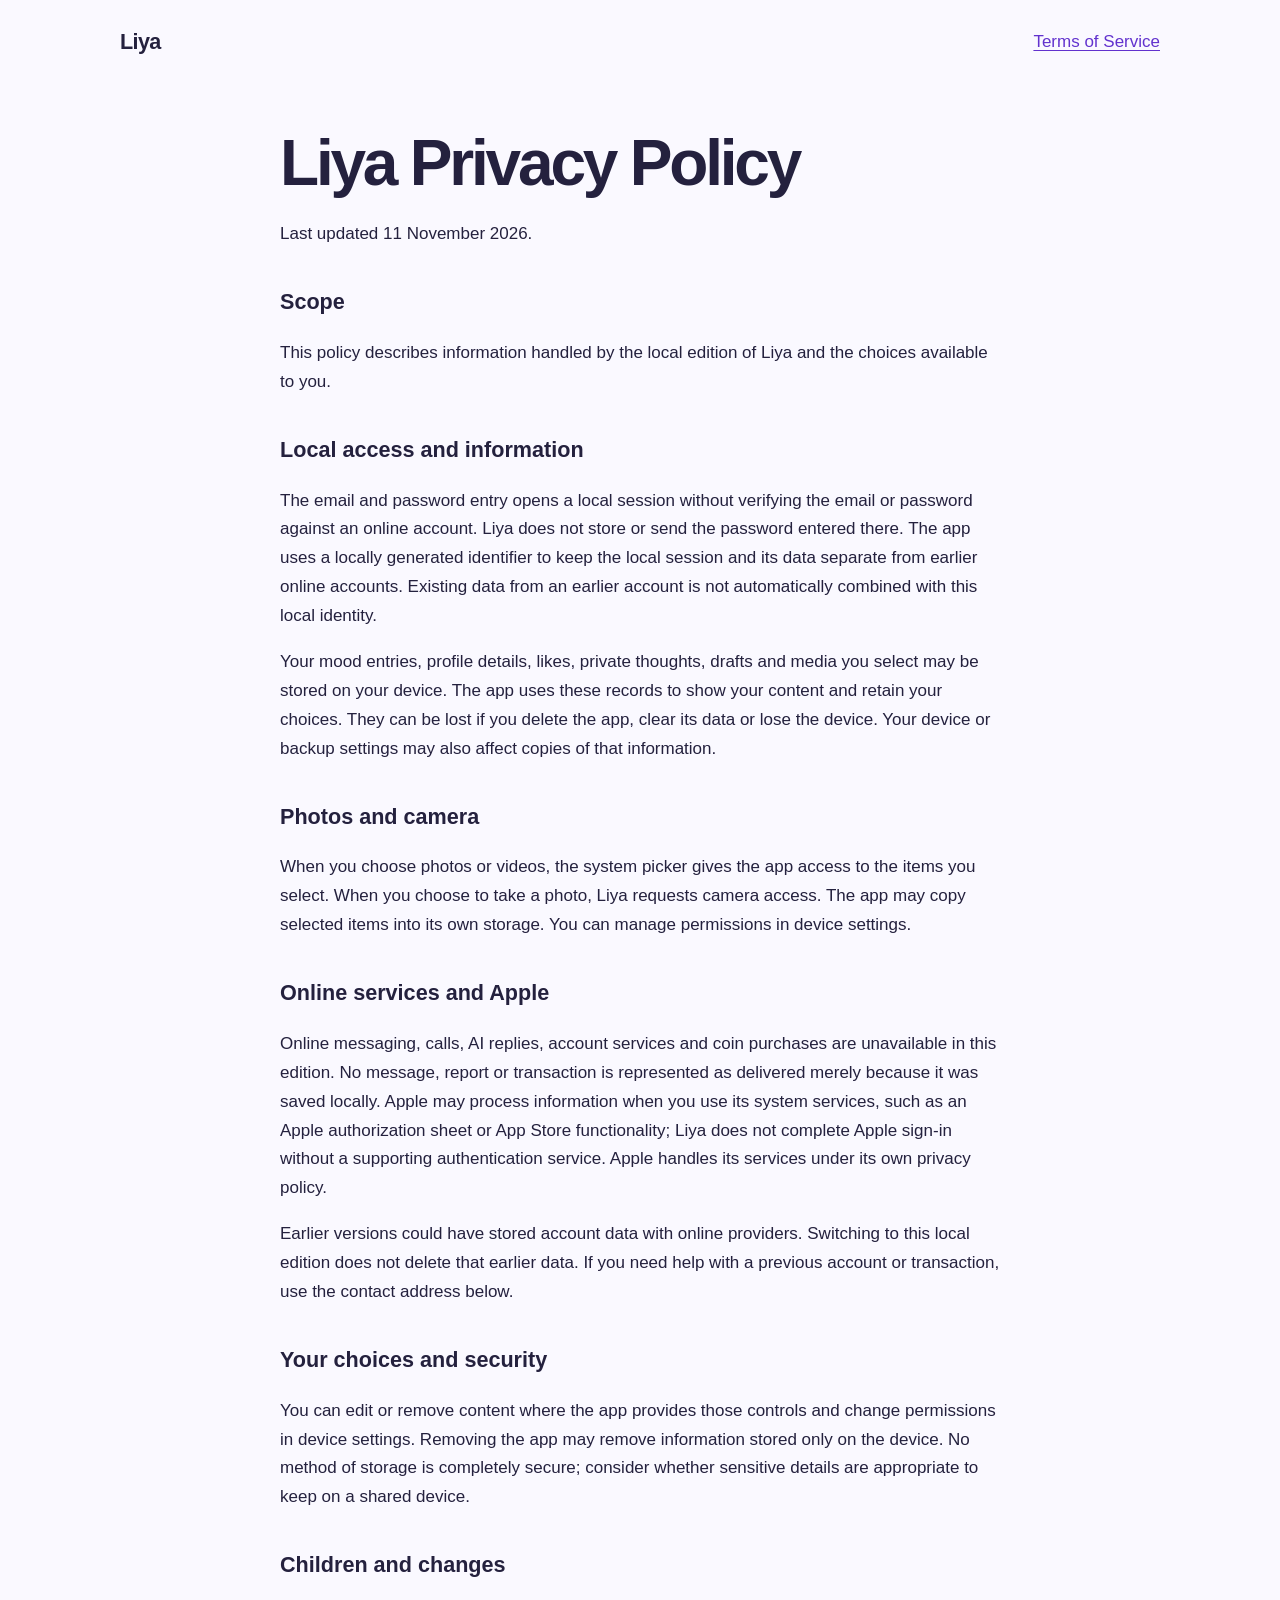
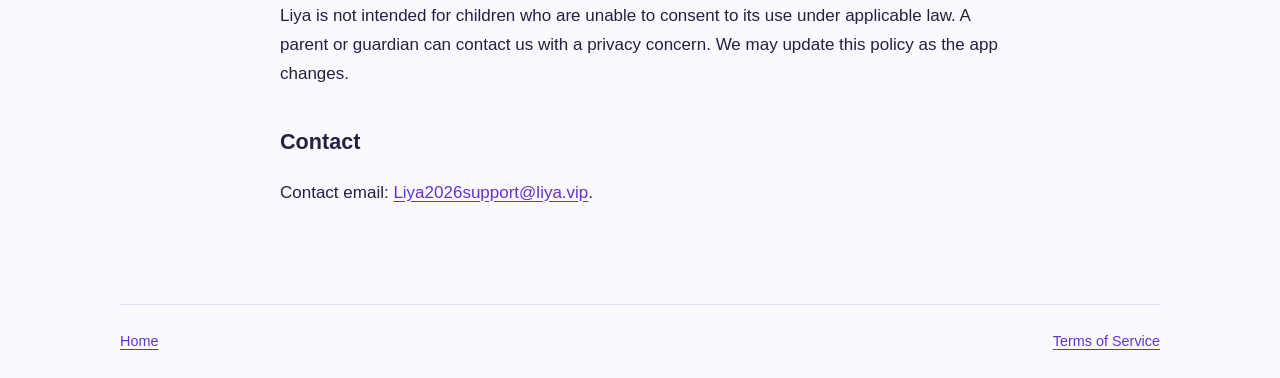
==== website/privacy/index.html @ f64de90e "new" ====
<!doctype html><html lang="en"><head><meta charset="utf-8"><meta name="viewport" content="width=device-width,initial-scale=1"><title>Privacy Policy | Liya</title><link rel="stylesheet" href="../style.css"></head><body><header class="wrap"><a class="brand" href="../">Liya</a><nav><a href="../terms/">Terms of Service</a></nav></header><main class="wrap legal"><h1>Liya Privacy Policy</h1><p>Last updated 11 November 2026.</p><h2>Scope</h2><p>This policy describes information handled by the local edition of Liya and the choices available to you.</p><h2>Local access and information</h2><p>The email and password entry opens a local session without verifying the email or password against an online account. Liya does not store or send the password entered there. The app uses a locally generated identifier to keep the local session and its data separate from earlier online accounts. Existing data from an earlier account is not automatically combined with this local identity.</p><p>Your mood entries, profile details, likes, private thoughts, drafts and media you select may be stored on your device. The app uses these records to show your content and retain your choices. They can be lost if you delete the app, clear its data or lose the device. Your device or backup settings may also affect copies of that information.</p><h2>Photos and camera</h2><p>When you choose photos or videos, the system picker gives the app access to the items you select. When you choose to take a photo, Liya requests camera access. The app may copy selected items into its own storage. You can manage permissions in device settings.</p><h2>Online services and Apple</h2><p>Online messaging, calls, AI replies, account services and coin purchases are unavailable in this edition. No message, report or transaction is represented as delivered merely because it was saved locally. Apple may process information when you use its system services, such as an Apple authorization sheet or App Store functionality; Liya does not complete Apple sign-in without a supporting authentication service. Apple handles its services under its own privacy policy.</p><p>Earlier versions could have stored account data with online providers. Switching to this local edition does not delete that earlier data. If you need help with a previous account or transaction, use the contact address below.</p><h2>Your choices and security</h2><p>You can edit or remove content where the app provides those controls and change permissions in device settings. Removing the app may remove information stored only on the device. No method of storage is completely secure; consider whether sensitive details are appropriate to keep on a shared device.</p><h2>Children and changes</h2><p>Liya is not intended for children who are unable to consent to its use under applicable law. A parent or guardian can contact us with a privacy concern. We may update this policy as the app changes.</p><h2>Contact</h2><p>Contact email: <a href="mailto:Liya2026support@liya.vip">Liya2026support@liya.vip</a>.</p></main><footer class="wrap"><a href="../">Home</a><a href="../terms/">Terms of Service</a></footer></body></html>
---- website/style.css ----
:root { color-scheme: light; --ink: #24213e; --violet: #713cff; --paper: #faf9ff; }
* { box-sizing: border-box; }
body { margin: 0; color: var(--ink); background: var(--paper); font: 17px/1.7 -apple-system, BlinkMacSystemFont, "Segoe UI", sans-serif; }
a { color: #6232ce; text-underline-offset: .2em; }
a:focus-visible { outline: 3px solid #713cff; outline-offset: 4px; }
.wrap { width: min(100% - 40px, 1040px); margin: auto; }
header, footer { display: flex; flex-wrap: wrap; gap: 1rem 2rem; align-items: center; justify-content: space-between; padding-block: 24px; }
.brand { font-weight: 750; letter-spacing: -.03em; text-decoration: none; color: var(--ink); font-size: 1.35rem; }
nav { display: flex; gap: 1.2rem; flex-wrap: wrap; }
.hero { display: grid; grid-template-columns: minmax(0, 1fr) minmax(180px, .55fr); align-items: center; gap: 36px; padding-block: clamp(48px, 10vw, 120px); }
h1 { font-size: clamp(2.8rem, 7vw, 5.6rem); line-height: 1.04; letter-spacing: -.05em; margin: 0 0 24px; }
.hero p { max-width: 34rem; font-size: 1.15rem; }
.hero img { width: min(100%, 300px); border-radius: 25%; justify-self: center; }
.features { border-top: 1px solid #e3dcf7; padding-block: 48px 72px; max-width: 720px; }
.legal { max-width: 720px; padding-block: 45px 80px; }
.legal h1 { font-size: clamp(2.4rem, 6vw, 4rem); }
.legal h2 { font-size: 1.35rem; margin-top: 2.2rem; }
footer { border-top: 1px solid #e3dcf7; font-size: .9rem; }
@media (max-width: 600px) { .hero { grid-template-columns: 1fr; padding-block: 48px 60px; } .hero img { grid-row: 1; width: 138px; justify-self: start; } }
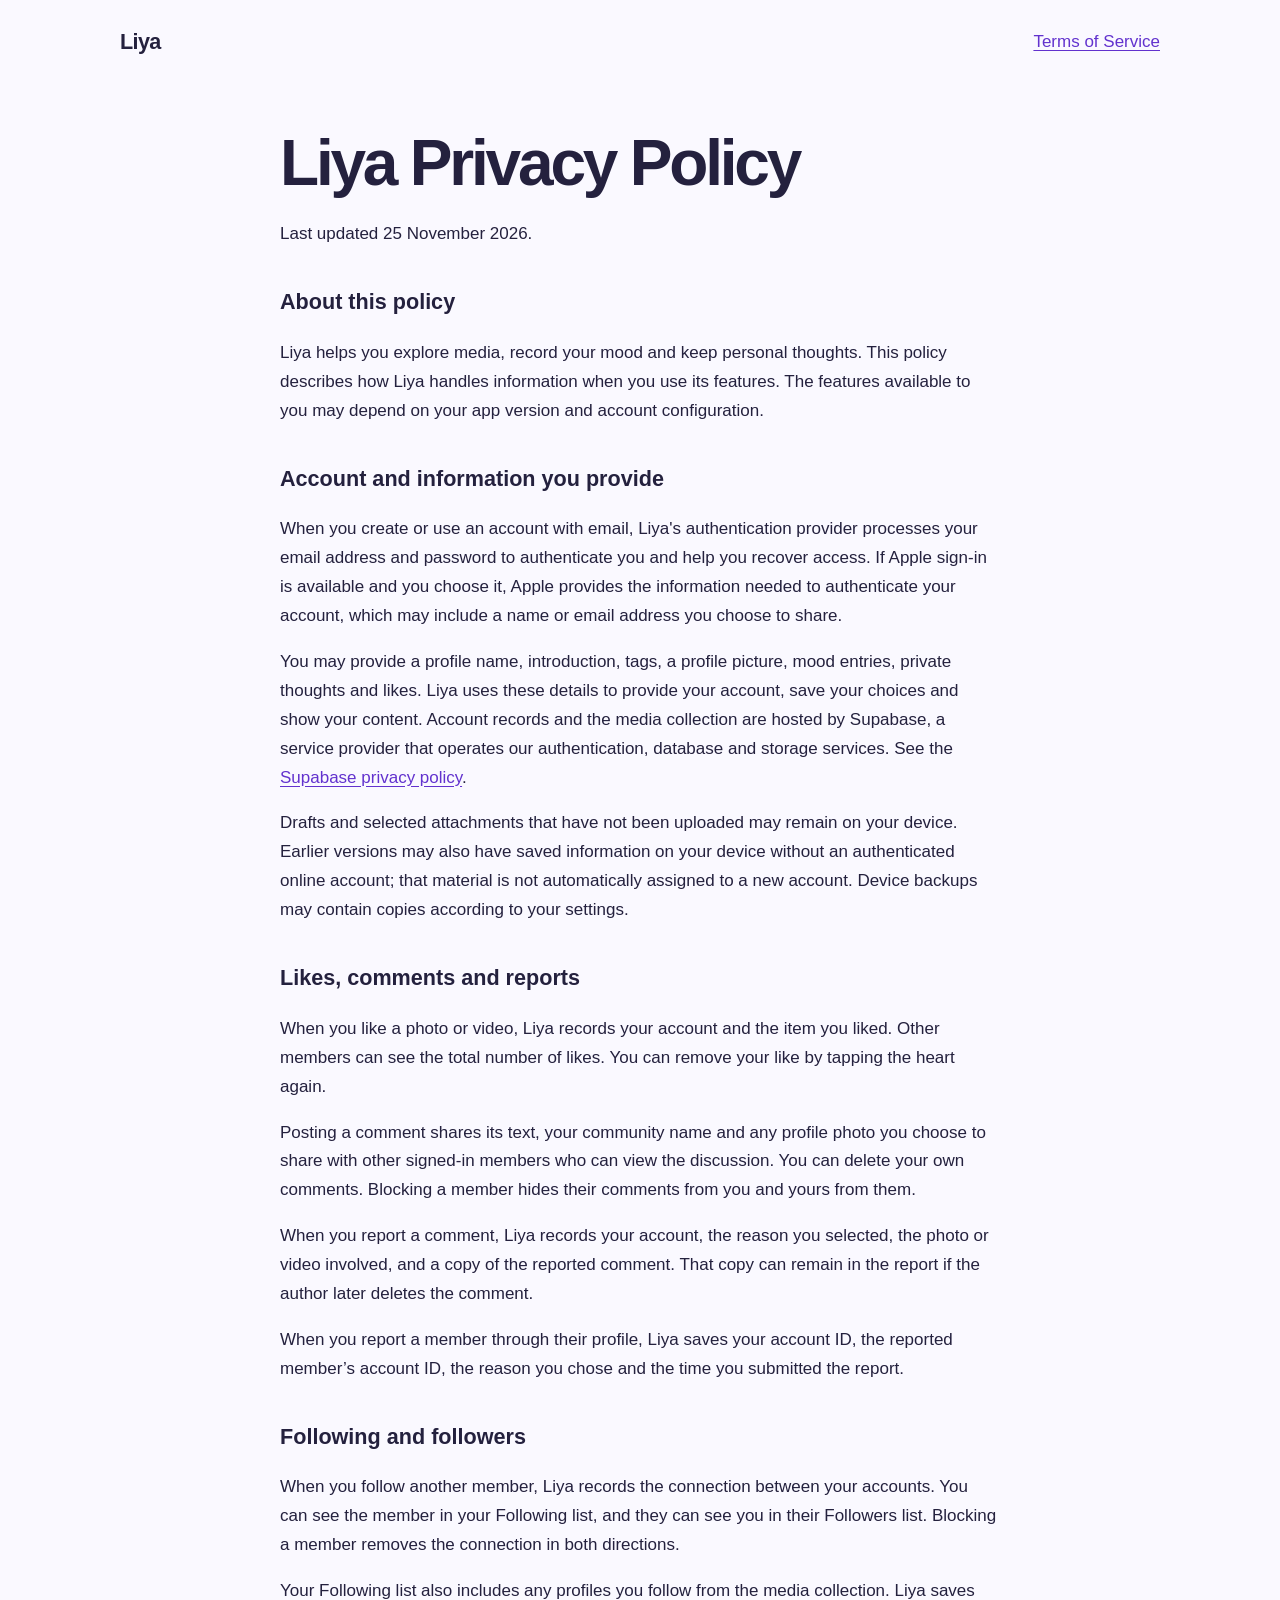
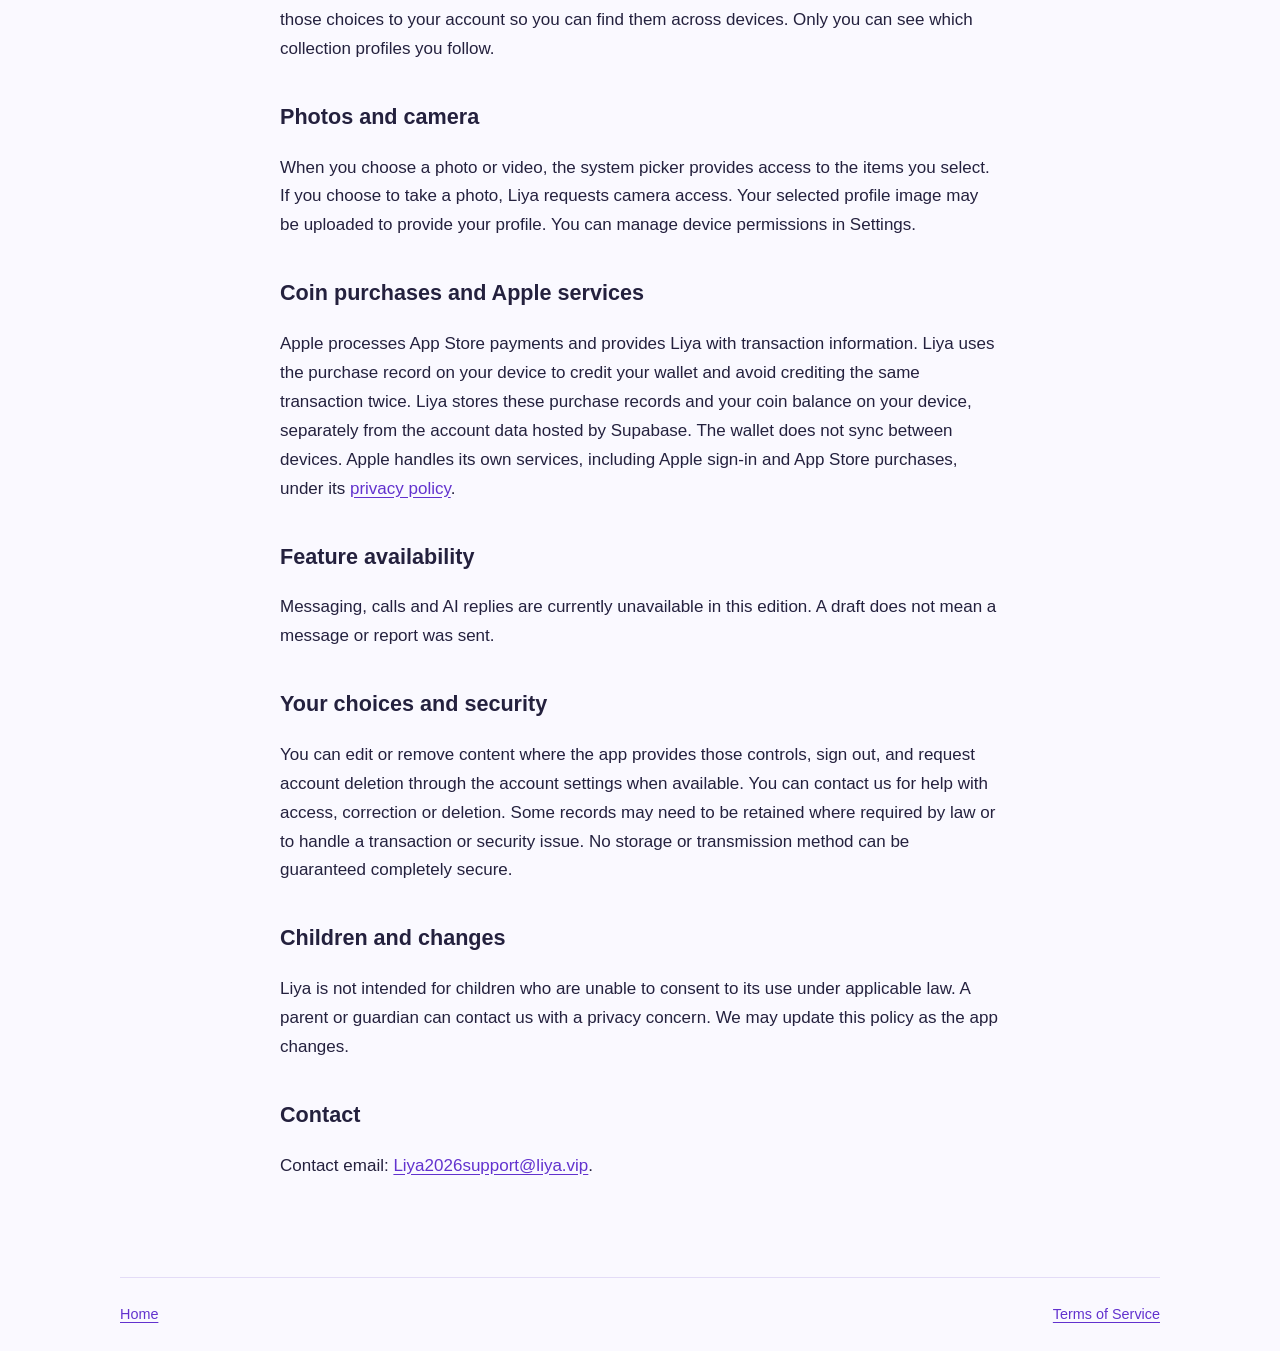
==== commit 1681c386: "new" ====
--- a/website/privacy/index.html
+++ b/website/privacy/index.html
@@ -1 +1 @@
-<!doctype html><html lang="en"><head><meta charset="utf-8"><meta name="viewport" content="width=device-width,initial-scale=1"><title>Privacy Policy | Liya</title><link rel="stylesheet" href="../style.css"></head><body><header class="wrap"><a class="brand" href="../">Liya</a><nav><a href="../terms/">Terms of Service</a></nav></header><main class="wrap legal"><h1>Liya Privacy Policy</h1><p>Last updated 11 November 2026.</p><h2>Scope</h2><p>This policy describes information handled by the local edition of Liya and the choices available to you.</p><h2>Local access and information</h2><p>The email and password entry opens a local session without verifying the email or password against an online account. Liya does not store or send the password entered there. The app uses a locally generated identifier to keep the local session and its data separate from earlier online accounts. Existing data from an earlier account is not automatically combined with this local identity.</p><p>Your mood entries, profile details, likes, private thoughts, drafts and media you select may be stored on your device. The app uses these records to show your content and retain your choices. They can be lost if you delete the app, clear its data or lose the device. Your device or backup settings may also affect copies of that information.</p><h2>Photos and camera</h2><p>When you choose photos or videos, the system picker gives the app access to the items you select. When you choose to take a photo, Liya requests camera access. The app may copy selected items into its own storage. You can manage permissions in device settings.</p><h2>Online services and Apple</h2><p>Online messaging, calls, AI replies, account services and coin purchases are unavailable in this edition. No message, report or transaction is represented as delivered merely because it was saved locally. Apple may process information when you use its system services, such as an Apple authorization sheet or App Store functionality; Liya does not complete Apple sign-in without a supporting authentication service. Apple handles its services under its own privacy policy.</p><p>Earlier versions could have stored account data with online providers. Switching to this local edition does not delete that earlier data. If you need help with a previous account or transaction, use the contact address below.</p><h2>Your choices and security</h2><p>You can edit or remove content where the app provides those controls and change permissions in device settings. Removing the app may remove information stored only on the device. No method of storage is completely secure; consider whether sensitive details are appropriate to keep on a shared device.</p><h2>Children and changes</h2><p>Liya is not intended for children who are unable to consent to its use under applicable law. A parent or guardian can contact us with a privacy concern. We may update this policy as the app changes.</p><h2>Contact</h2><p>Contact email: <a href="mailto:Liya2026support@liya.vip">Liya2026support@liya.vip</a>.</p></main><footer class="wrap"><a href="../">Home</a><a href="../terms/">Terms of Service</a></footer></body></html>
+<!doctype html><html lang="en"><head><meta charset="utf-8"><meta name="viewport" content="width=device-width,initial-scale=1"><title>Privacy Policy | Liya</title><link rel="stylesheet" href="../style.css"></head><body><header class="wrap"><a class="brand" href="../">Liya</a><nav><a href="../terms/">Terms of Service</a></nav></header><main class="wrap legal"><h1>Liya Privacy Policy</h1><p>Last updated 25 November 2026.</p><h2>About this policy</h2><p>Liya helps you explore media, record your mood and keep personal thoughts. This policy describes how Liya handles information when you use its features. The features available to you may depend on your app version and account configuration.</p><h2>Account and information you provide</h2><p>When you create or use an account with email, Liya&#x27;s authentication provider processes your email address and password to authenticate you and help you recover access. If Apple sign-in is available and you choose it, Apple provides the information needed to authenticate your account, which may include a name or email address you choose to share.</p><p>You may provide a profile name, introduction, tags, a profile picture, mood entries, private thoughts and likes. Liya uses these details to provide your account, save your choices and show your content. Account records and the media collection are hosted by Supabase, a service provider that operates our authentication, database and storage services. See the <a href="https://supabase.com/privacy">Supabase privacy policy</a>.</p><p>Drafts and selected attachments that have not been uploaded may remain on your device. Earlier versions may also have saved information on your device without an authenticated online account; that material is not automatically assigned to a new account. Device backups may contain copies according to your settings.</p><h2>Likes, comments and reports</h2><p>When you like a photo or video, Liya records your account and the item you liked. Other members can see the total number of likes. You can remove your like by tapping the heart again.</p><p>Posting a comment shares its text, your community name and any profile photo you choose to share with other signed-in members who can view the discussion. You can delete your own comments. Blocking a member hides their comments from you and yours from them.</p><p>When you report a comment, Liya records your account, the reason you selected, the photo or video involved, and a copy of the reported comment. That copy can remain in the report if the author later deletes the comment.</p><p>When you report a member through their profile, Liya saves your account ID, the reported member’s account ID, the reason you chose and the time you submitted the report.</p><h2>Following and followers</h2><p>When you follow another member, Liya records the connection between your accounts. You can see the member in your Following list, and they can see you in their Followers list. Blocking a member removes the connection in both directions.</p><p>Your Following list also includes any profiles you follow from the media collection. Liya saves those choices to your account so you can find them across devices. Only you can see which collection profiles you follow.</p><h2>Photos and camera</h2><p>When you choose a photo or video, the system picker provides access to the items you select. If you choose to take a photo, Liya requests camera access. Your selected profile image may be uploaded to provide your profile. You can manage device permissions in Settings.</p><h2>Coin purchases and Apple services</h2><p>Apple processes App Store payments and provides Liya with transaction information. Liya uses the purchase record on your device to credit your wallet and avoid crediting the same transaction twice. Liya stores these purchase records and your coin balance on your device, separately from the account data hosted by Supabase. The wallet does not sync between devices. Apple handles its own services, including Apple sign-in and App Store purchases, under its <a href="https://www.apple.com/legal/privacy/">privacy policy</a>.</p><h2>Feature availability</h2><p>Messaging, calls and AI replies are currently unavailable in this edition. A draft does not mean a message or report was sent.</p><h2>Your choices and security</h2><p>You can edit or remove content where the app provides those controls, sign out, and request account deletion through the account settings when available. You can contact us for help with access, correction or deletion. Some records may need to be retained where required by law or to handle a transaction or security issue. No storage or transmission method can be guaranteed completely secure.</p><h2>Children and changes</h2><p>Liya is not intended for children who are unable to consent to its use under applicable law. A parent or guardian can contact us with a privacy concern. We may update this policy as the app changes.</p><h2>Contact</h2><p>Contact email: <a href="mailto:Liya2026support@liya.vip">Liya2026support@liya.vip</a>.</p></main><footer class="wrap"><a href="../">Home</a><a href="../terms/">Terms of Service</a></footer></body></html>
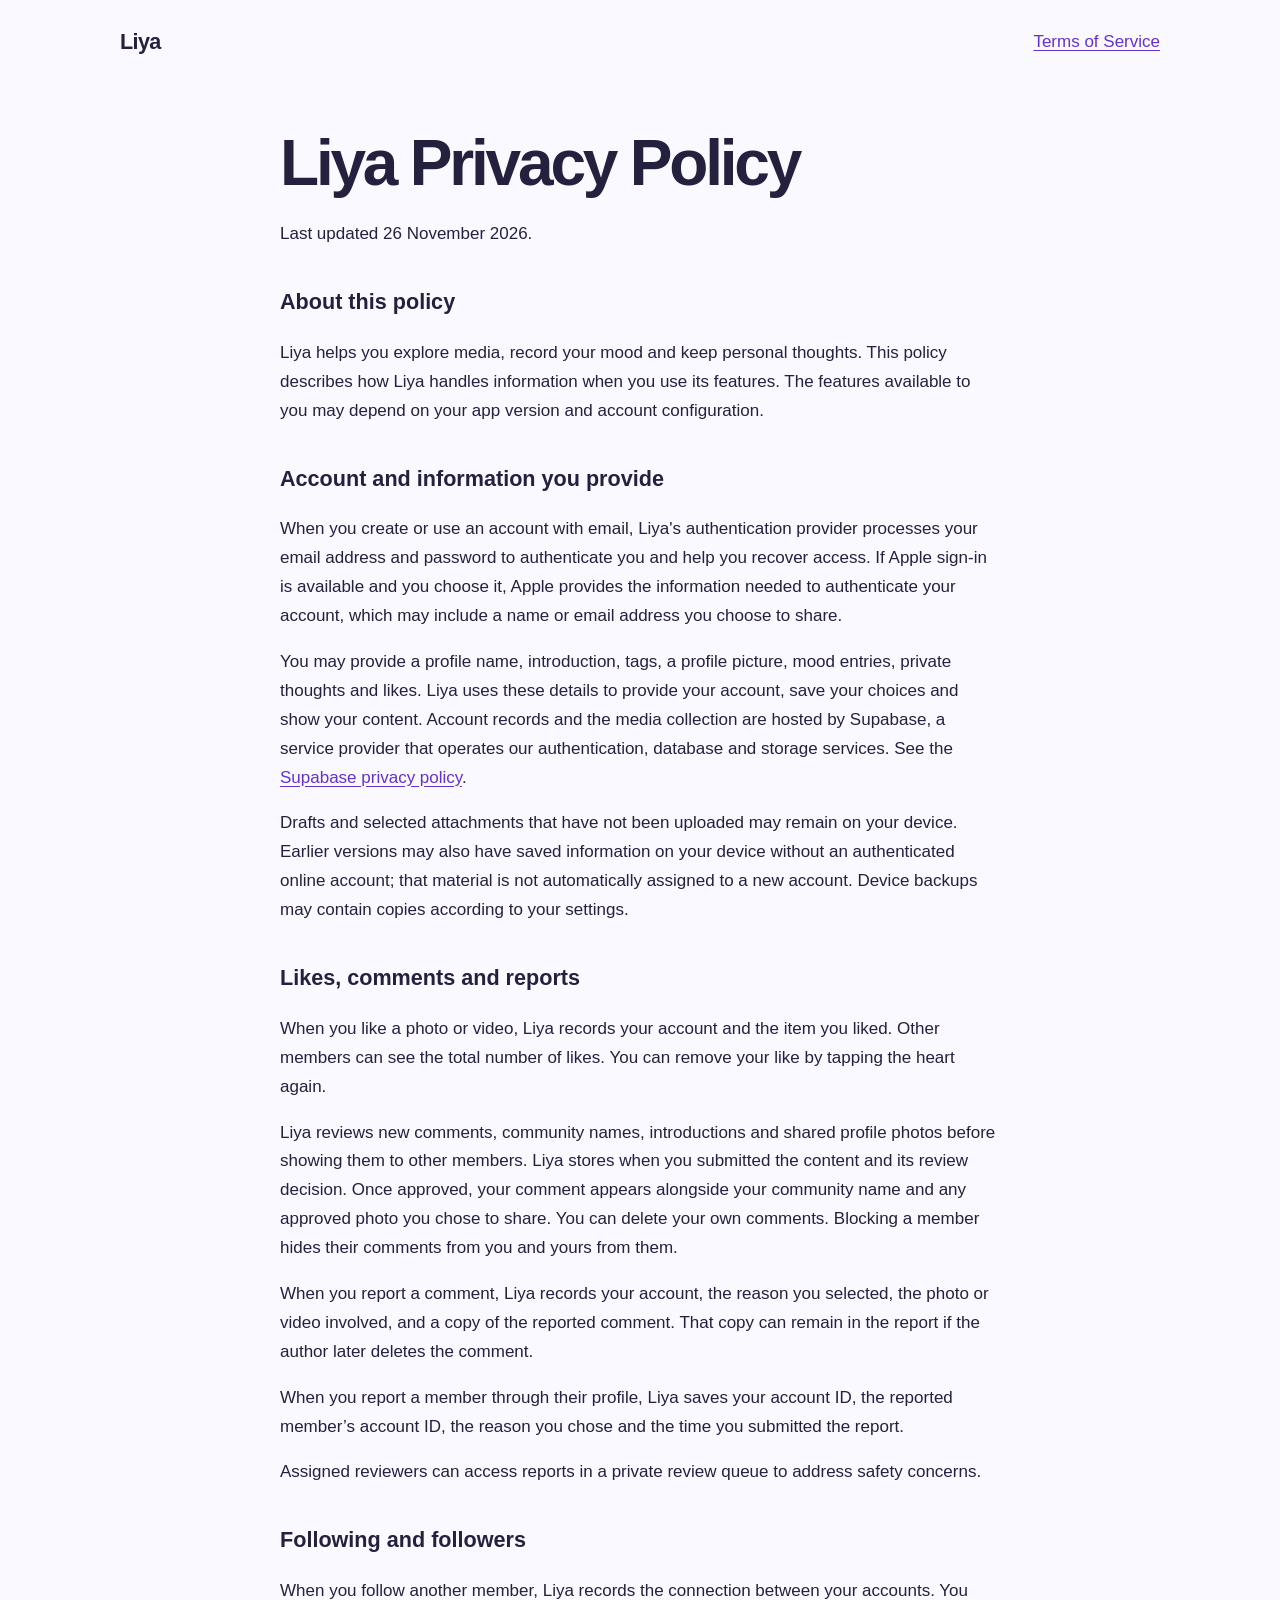
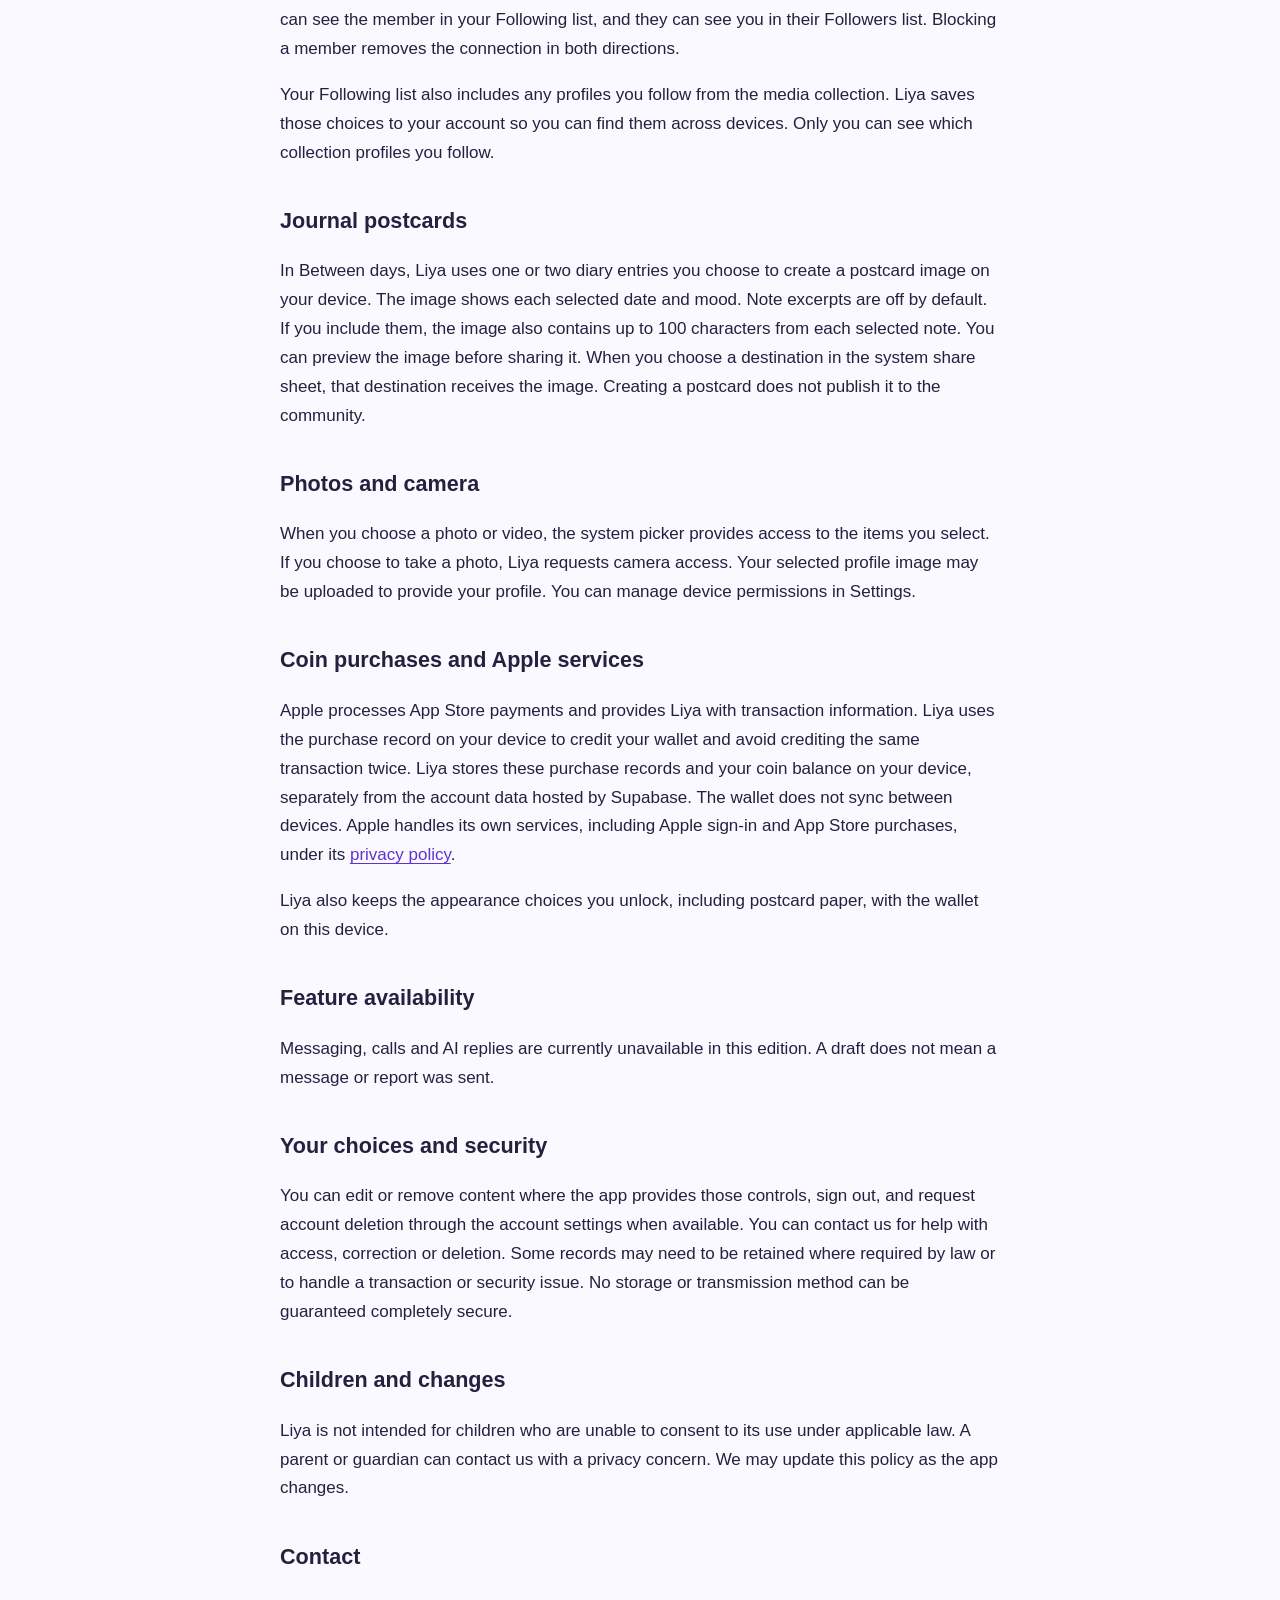
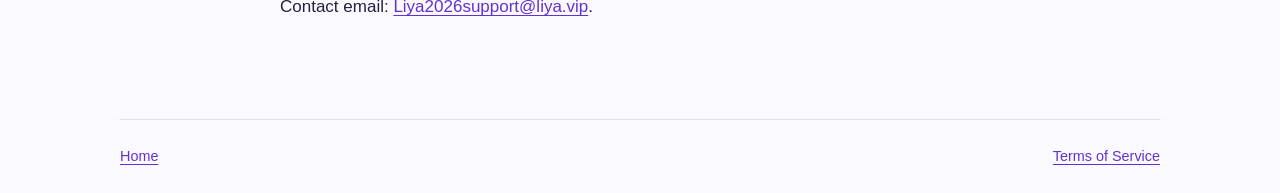
==== commit a93e805d: "new" ====
--- a/website/privacy/index.html
+++ b/website/privacy/index.html
@@ -1 +1 @@
-<!doctype html><html lang="en"><head><meta charset="utf-8"><meta name="viewport" content="width=device-width,initial-scale=1"><title>Privacy Policy | Liya</title><link rel="stylesheet" href="../style.css"></head><body><header class="wrap"><a class="brand" href="../">Liya</a><nav><a href="../terms/">Terms of Service</a></nav></header><main class="wrap legal"><h1>Liya Privacy Policy</h1><p>Last updated 25 November 2026.</p><h2>About this policy</h2><p>Liya helps you explore media, record your mood and keep personal thoughts. This policy describes how Liya handles information when you use its features. The features available to you may depend on your app version and account configuration.</p><h2>Account and information you provide</h2><p>When you create or use an account with email, Liya&#x27;s authentication provider processes your email address and password to authenticate you and help you recover access. If Apple sign-in is available and you choose it, Apple provides the information needed to authenticate your account, which may include a name or email address you choose to share.</p><p>You may provide a profile name, introduction, tags, a profile picture, mood entries, private thoughts and likes. Liya uses these details to provide your account, save your choices and show your content. Account records and the media collection are hosted by Supabase, a service provider that operates our authentication, database and storage services. See the <a href="https://supabase.com/privacy">Supabase privacy policy</a>.</p><p>Drafts and selected attachments that have not been uploaded may remain on your device. Earlier versions may also have saved information on your device without an authenticated online account; that material is not automatically assigned to a new account. Device backups may contain copies according to your settings.</p><h2>Likes, comments and reports</h2><p>When you like a photo or video, Liya records your account and the item you liked. Other members can see the total number of likes. You can remove your like by tapping the heart again.</p><p>Posting a comment shares its text, your community name and any profile photo you choose to share with other signed-in members who can view the discussion. You can delete your own comments. Blocking a member hides their comments from you and yours from them.</p><p>When you report a comment, Liya records your account, the reason you selected, the photo or video involved, and a copy of the reported comment. That copy can remain in the report if the author later deletes the comment.</p><p>When you report a member through their profile, Liya saves your account ID, the reported member’s account ID, the reason you chose and the time you submitted the report.</p><h2>Following and followers</h2><p>When you follow another member, Liya records the connection between your accounts. You can see the member in your Following list, and they can see you in their Followers list. Blocking a member removes the connection in both directions.</p><p>Your Following list also includes any profiles you follow from the media collection. Liya saves those choices to your account so you can find them across devices. Only you can see which collection profiles you follow.</p><h2>Photos and camera</h2><p>When you choose a photo or video, the system picker provides access to the items you select. If you choose to take a photo, Liya requests camera access. Your selected profile image may be uploaded to provide your profile. You can manage device permissions in Settings.</p><h2>Coin purchases and Apple services</h2><p>Apple processes App Store payments and provides Liya with transaction information. Liya uses the purchase record on your device to credit your wallet and avoid crediting the same transaction twice. Liya stores these purchase records and your coin balance on your device, separately from the account data hosted by Supabase. The wallet does not sync between devices. Apple handles its own services, including Apple sign-in and App Store purchases, under its <a href="https://www.apple.com/legal/privacy/">privacy policy</a>.</p><h2>Feature availability</h2><p>Messaging, calls and AI replies are currently unavailable in this edition. A draft does not mean a message or report was sent.</p><h2>Your choices and security</h2><p>You can edit or remove content where the app provides those controls, sign out, and request account deletion through the account settings when available. You can contact us for help with access, correction or deletion. Some records may need to be retained where required by law or to handle a transaction or security issue. No storage or transmission method can be guaranteed completely secure.</p><h2>Children and changes</h2><p>Liya is not intended for children who are unable to consent to its use under applicable law. A parent or guardian can contact us with a privacy concern. We may update this policy as the app changes.</p><h2>Contact</h2><p>Contact email: <a href="mailto:Liya2026support@liya.vip">Liya2026support@liya.vip</a>.</p></main><footer class="wrap"><a href="../">Home</a><a href="../terms/">Terms of Service</a></footer></body></html>
+<!doctype html><html lang="en"><head><meta charset="utf-8"><meta name="viewport" content="width=device-width,initial-scale=1"><title>Privacy Policy | Liya</title><link rel="stylesheet" href="../style.css"></head><body><header class="wrap"><a class="brand" href="../">Liya</a><nav><a href="../terms/">Terms of Service</a></nav></header><main class="wrap legal"><h1>Liya Privacy Policy</h1><p>Last updated 26 November 2026.</p><h2>About this policy</h2><p>Liya helps you explore media, record your mood and keep personal thoughts. This policy describes how Liya handles information when you use its features. The features available to you may depend on your app version and account configuration.</p><h2>Account and information you provide</h2><p>When you create or use an account with email, Liya&#x27;s authentication provider processes your email address and password to authenticate you and help you recover access. If Apple sign-in is available and you choose it, Apple provides the information needed to authenticate your account, which may include a name or email address you choose to share.</p><p>You may provide a profile name, introduction, tags, a profile picture, mood entries, private thoughts and likes. Liya uses these details to provide your account, save your choices and show your content. Account records and the media collection are hosted by Supabase, a service provider that operates our authentication, database and storage services. See the <a href="https://supabase.com/privacy">Supabase privacy policy</a>.</p><p>Drafts and selected attachments that have not been uploaded may remain on your device. Earlier versions may also have saved information on your device without an authenticated online account; that material is not automatically assigned to a new account. Device backups may contain copies according to your settings.</p><h2>Likes, comments and reports</h2><p>When you like a photo or video, Liya records your account and the item you liked. Other members can see the total number of likes. You can remove your like by tapping the heart again.</p><p>Liya reviews new comments, community names, introductions and shared profile photos before showing them to other members. Liya stores when you submitted the content and its review decision. Once approved, your comment appears alongside your community name and any approved photo you chose to share. You can delete your own comments. Blocking a member hides their comments from you and yours from them.</p><p>When you report a comment, Liya records your account, the reason you selected, the photo or video involved, and a copy of the reported comment. That copy can remain in the report if the author later deletes the comment.</p><p>When you report a member through their profile, Liya saves your account ID, the reported member’s account ID, the reason you chose and the time you submitted the report.</p><p>Assigned reviewers can access reports in a private review queue to address safety concerns.</p><h2>Following and followers</h2><p>When you follow another member, Liya records the connection between your accounts. You can see the member in your Following list, and they can see you in their Followers list. Blocking a member removes the connection in both directions.</p><p>Your Following list also includes any profiles you follow from the media collection. Liya saves those choices to your account so you can find them across devices. Only you can see which collection profiles you follow.</p><h2>Journal postcards</h2><p>In Between days, Liya uses one or two diary entries you choose to create a postcard image on your device. The image shows each selected date and mood. Note excerpts are off by default. If you include them, the image also contains up to 100 characters from each selected note. You can preview the image before sharing it. When you choose a destination in the system share sheet, that destination receives the image. Creating a postcard does not publish it to the community.</p><h2>Photos and camera</h2><p>When you choose a photo or video, the system picker provides access to the items you select. If you choose to take a photo, Liya requests camera access. Your selected profile image may be uploaded to provide your profile. You can manage device permissions in Settings.</p><h2>Coin purchases and Apple services</h2><p>Apple processes App Store payments and provides Liya with transaction information. Liya uses the purchase record on your device to credit your wallet and avoid crediting the same transaction twice. Liya stores these purchase records and your coin balance on your device, separately from the account data hosted by Supabase. The wallet does not sync between devices. Apple handles its own services, including Apple sign-in and App Store purchases, under its <a href="https://www.apple.com/legal/privacy/">privacy policy</a>.</p><p>Liya also keeps the appearance choices you unlock, including postcard paper, with the wallet on this device.</p><h2>Feature availability</h2><p>Messaging, calls and AI replies are currently unavailable in this edition. A draft does not mean a message or report was sent.</p><h2>Your choices and security</h2><p>You can edit or remove content where the app provides those controls, sign out, and request account deletion through the account settings when available. You can contact us for help with access, correction or deletion. Some records may need to be retained where required by law or to handle a transaction or security issue. No storage or transmission method can be guaranteed completely secure.</p><h2>Children and changes</h2><p>Liya is not intended for children who are unable to consent to its use under applicable law. A parent or guardian can contact us with a privacy concern. We may update this policy as the app changes.</p><h2>Contact</h2><p>Contact email: <a href="mailto:Liya2026support@liya.vip">Liya2026support@liya.vip</a>.</p></main><footer class="wrap"><a href="../">Home</a><a href="../terms/">Terms of Service</a></footer></body></html>
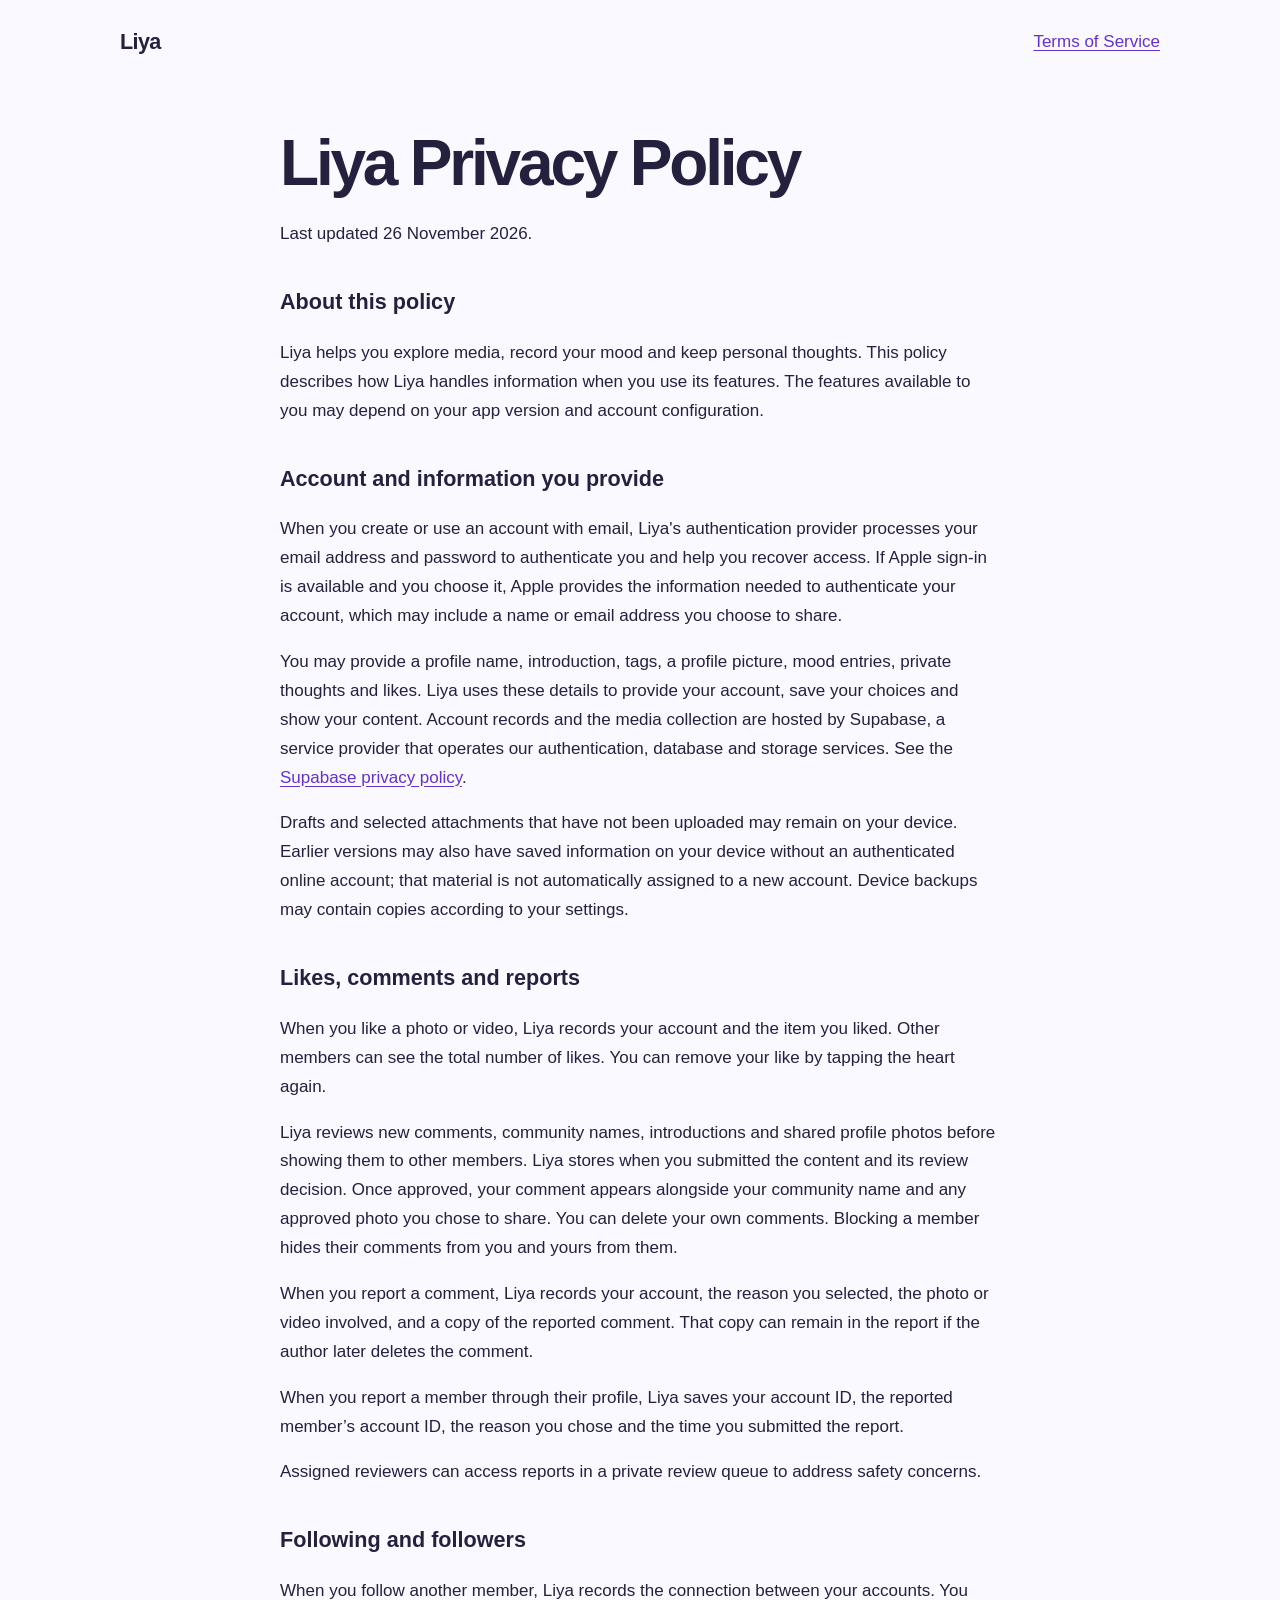
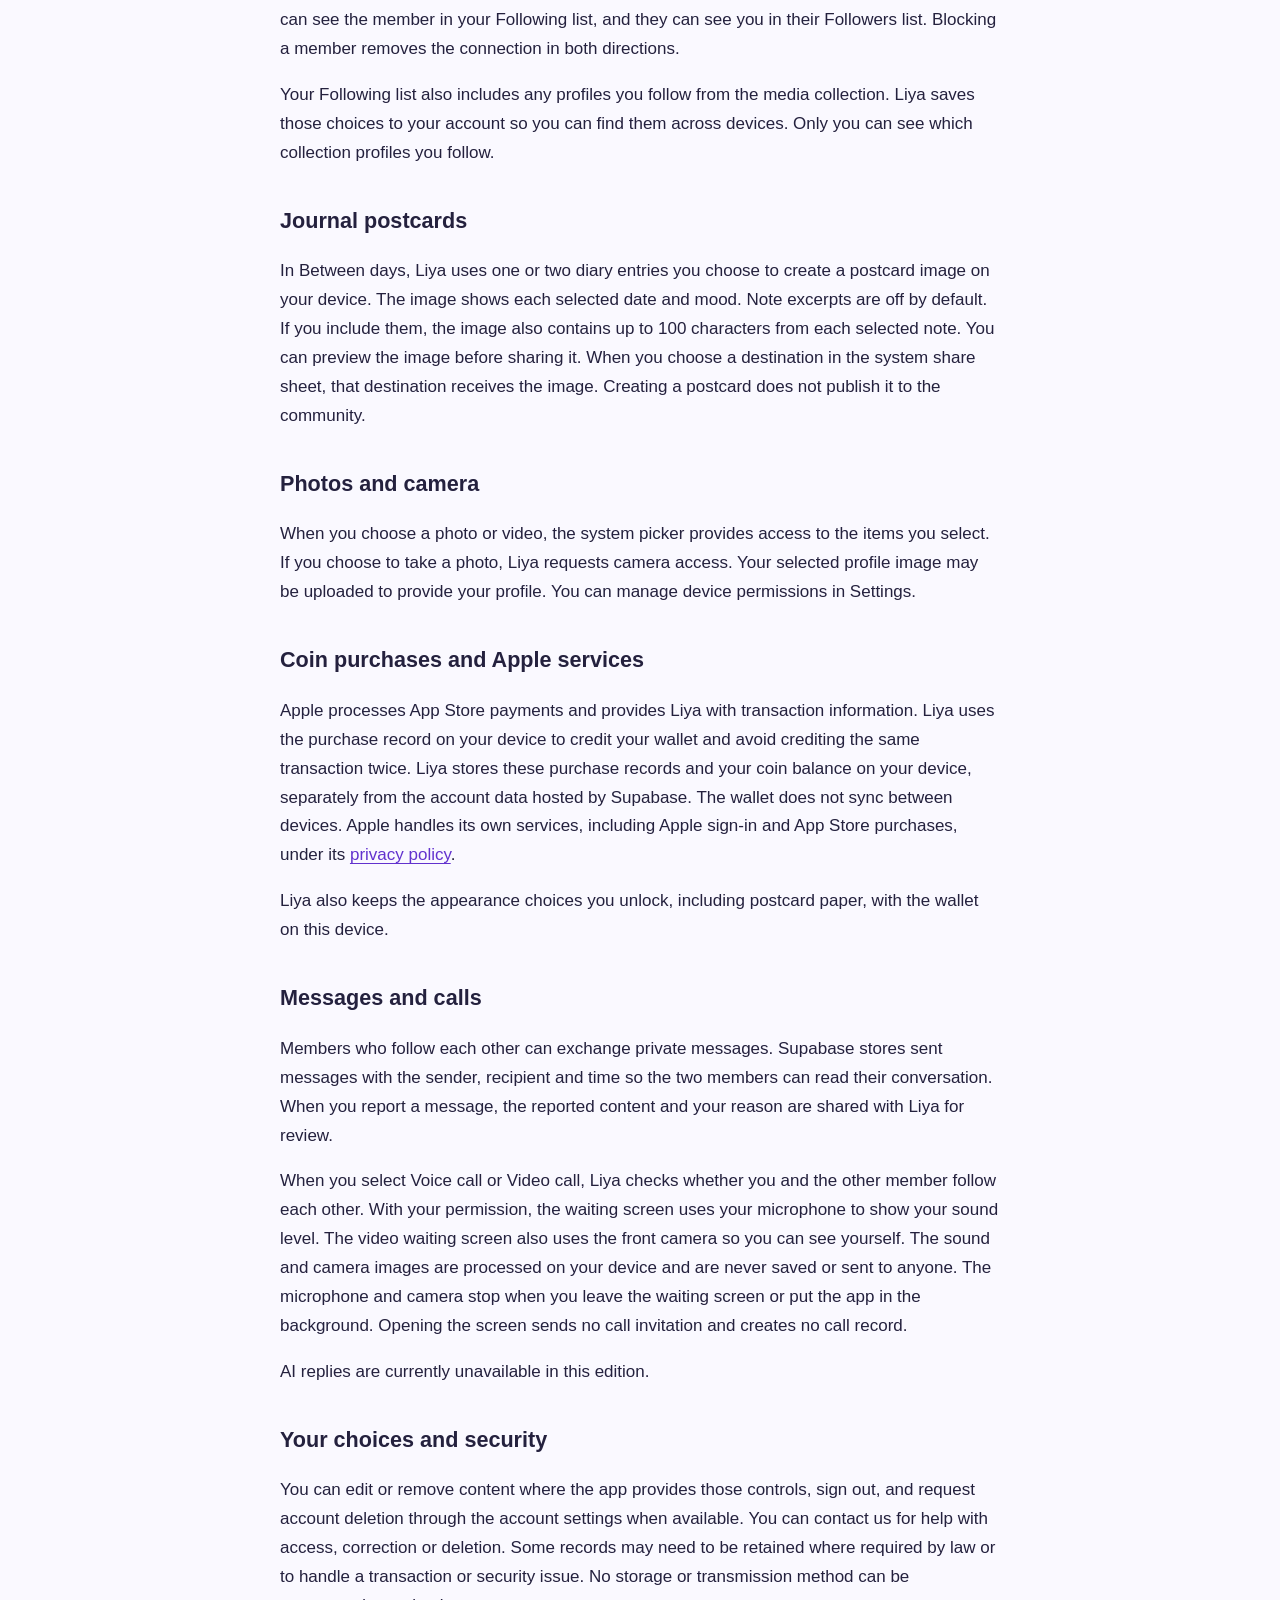
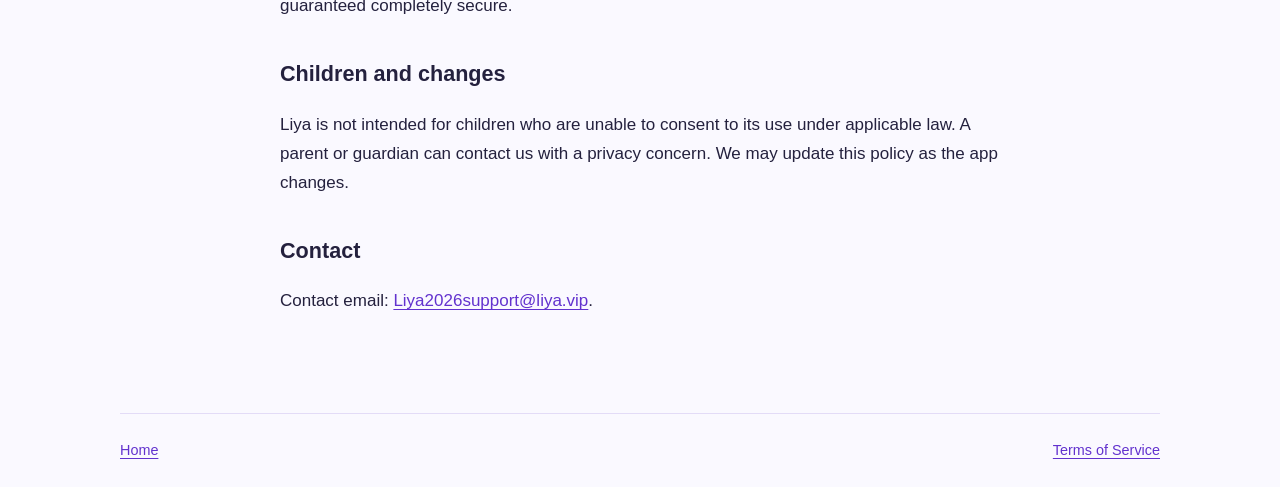
==== commit c11de2b8: "new" ====
--- a/website/privacy/index.html
+++ b/website/privacy/index.html
@@ -1 +1 @@
-<!doctype html><html lang="en"><head><meta charset="utf-8"><meta name="viewport" content="width=device-width,initial-scale=1"><title>Privacy Policy | Liya</title><link rel="stylesheet" href="../style.css"></head><body><header class="wrap"><a class="brand" href="../">Liya</a><nav><a href="../terms/">Terms of Service</a></nav></header><main class="wrap legal"><h1>Liya Privacy Policy</h1><p>Last updated 26 November 2026.</p><h2>About this policy</h2><p>Liya helps you explore media, record your mood and keep personal thoughts. This policy describes how Liya handles information when you use its features. The features available to you may depend on your app version and account configuration.</p><h2>Account and information you provide</h2><p>When you create or use an account with email, Liya&#x27;s authentication provider processes your email address and password to authenticate you and help you recover access. If Apple sign-in is available and you choose it, Apple provides the information needed to authenticate your account, which may include a name or email address you choose to share.</p><p>You may provide a profile name, introduction, tags, a profile picture, mood entries, private thoughts and likes. Liya uses these details to provide your account, save your choices and show your content. Account records and the media collection are hosted by Supabase, a service provider that operates our authentication, database and storage services. See the <a href="https://supabase.com/privacy">Supabase privacy policy</a>.</p><p>Drafts and selected attachments that have not been uploaded may remain on your device. Earlier versions may also have saved information on your device without an authenticated online account; that material is not automatically assigned to a new account. Device backups may contain copies according to your settings.</p><h2>Likes, comments and reports</h2><p>When you like a photo or video, Liya records your account and the item you liked. Other members can see the total number of likes. You can remove your like by tapping the heart again.</p><p>Liya reviews new comments, community names, introductions and shared profile photos before showing them to other members. Liya stores when you submitted the content and its review decision. Once approved, your comment appears alongside your community name and any approved photo you chose to share. You can delete your own comments. Blocking a member hides their comments from you and yours from them.</p><p>When you report a comment, Liya records your account, the reason you selected, the photo or video involved, and a copy of the reported comment. That copy can remain in the report if the author later deletes the comment.</p><p>When you report a member through their profile, Liya saves your account ID, the reported member’s account ID, the reason you chose and the time you submitted the report.</p><p>Assigned reviewers can access reports in a private review queue to address safety concerns.</p><h2>Following and followers</h2><p>When you follow another member, Liya records the connection between your accounts. You can see the member in your Following list, and they can see you in their Followers list. Blocking a member removes the connection in both directions.</p><p>Your Following list also includes any profiles you follow from the media collection. Liya saves those choices to your account so you can find them across devices. Only you can see which collection profiles you follow.</p><h2>Journal postcards</h2><p>In Between days, Liya uses one or two diary entries you choose to create a postcard image on your device. The image shows each selected date and mood. Note excerpts are off by default. If you include them, the image also contains up to 100 characters from each selected note. You can preview the image before sharing it. When you choose a destination in the system share sheet, that destination receives the image. Creating a postcard does not publish it to the community.</p><h2>Photos and camera</h2><p>When you choose a photo or video, the system picker provides access to the items you select. If you choose to take a photo, Liya requests camera access. Your selected profile image may be uploaded to provide your profile. You can manage device permissions in Settings.</p><h2>Coin purchases and Apple services</h2><p>Apple processes App Store payments and provides Liya with transaction information. Liya uses the purchase record on your device to credit your wallet and avoid crediting the same transaction twice. Liya stores these purchase records and your coin balance on your device, separately from the account data hosted by Supabase. The wallet does not sync between devices. Apple handles its own services, including Apple sign-in and App Store purchases, under its <a href="https://www.apple.com/legal/privacy/">privacy policy</a>.</p><p>Liya also keeps the appearance choices you unlock, including postcard paper, with the wallet on this device.</p><h2>Feature availability</h2><p>Messaging, calls and AI replies are currently unavailable in this edition. A draft does not mean a message or report was sent.</p><h2>Your choices and security</h2><p>You can edit or remove content where the app provides those controls, sign out, and request account deletion through the account settings when available. You can contact us for help with access, correction or deletion. Some records may need to be retained where required by law or to handle a transaction or security issue. No storage or transmission method can be guaranteed completely secure.</p><h2>Children and changes</h2><p>Liya is not intended for children who are unable to consent to its use under applicable law. A parent or guardian can contact us with a privacy concern. We may update this policy as the app changes.</p><h2>Contact</h2><p>Contact email: <a href="mailto:Liya2026support@liya.vip">Liya2026support@liya.vip</a>.</p></main><footer class="wrap"><a href="../">Home</a><a href="../terms/">Terms of Service</a></footer></body></html>
+<!doctype html><html lang="en"><head><meta charset="utf-8"><meta name="viewport" content="width=device-width,initial-scale=1"><title>Privacy Policy | Liya</title><link rel="stylesheet" href="../style.css"></head><body><header class="wrap"><a class="brand" href="../">Liya</a><nav><a href="../terms/">Terms of Service</a></nav></header><main class="wrap legal"><h1>Liya Privacy Policy</h1><p>Last updated 26 November 2026.</p><h2>About this policy</h2><p>Liya helps you explore media, record your mood and keep personal thoughts. This policy describes how Liya handles information when you use its features. The features available to you may depend on your app version and account configuration.</p><h2>Account and information you provide</h2><p>When you create or use an account with email, Liya&#x27;s authentication provider processes your email address and password to authenticate you and help you recover access. If Apple sign-in is available and you choose it, Apple provides the information needed to authenticate your account, which may include a name or email address you choose to share.</p><p>You may provide a profile name, introduction, tags, a profile picture, mood entries, private thoughts and likes. Liya uses these details to provide your account, save your choices and show your content. Account records and the media collection are hosted by Supabase, a service provider that operates our authentication, database and storage services. See the <a href="https://supabase.com/privacy">Supabase privacy policy</a>.</p><p>Drafts and selected attachments that have not been uploaded may remain on your device. Earlier versions may also have saved information on your device without an authenticated online account; that material is not automatically assigned to a new account. Device backups may contain copies according to your settings.</p><h2>Likes, comments and reports</h2><p>When you like a photo or video, Liya records your account and the item you liked. Other members can see the total number of likes. You can remove your like by tapping the heart again.</p><p>Liya reviews new comments, community names, introductions and shared profile photos before showing them to other members. Liya stores when you submitted the content and its review decision. Once approved, your comment appears alongside your community name and any approved photo you chose to share. You can delete your own comments. Blocking a member hides their comments from you and yours from them.</p><p>When you report a comment, Liya records your account, the reason you selected, the photo or video involved, and a copy of the reported comment. That copy can remain in the report if the author later deletes the comment.</p><p>When you report a member through their profile, Liya saves your account ID, the reported member’s account ID, the reason you chose and the time you submitted the report.</p><p>Assigned reviewers can access reports in a private review queue to address safety concerns.</p><h2>Following and followers</h2><p>When you follow another member, Liya records the connection between your accounts. You can see the member in your Following list, and they can see you in their Followers list. Blocking a member removes the connection in both directions.</p><p>Your Following list also includes any profiles you follow from the media collection. Liya saves those choices to your account so you can find them across devices. Only you can see which collection profiles you follow.</p><h2>Journal postcards</h2><p>In Between days, Liya uses one or two diary entries you choose to create a postcard image on your device. The image shows each selected date and mood. Note excerpts are off by default. If you include them, the image also contains up to 100 characters from each selected note. You can preview the image before sharing it. When you choose a destination in the system share sheet, that destination receives the image. Creating a postcard does not publish it to the community.</p><h2>Photos and camera</h2><p>When you choose a photo or video, the system picker provides access to the items you select. If you choose to take a photo, Liya requests camera access. Your selected profile image may be uploaded to provide your profile. You can manage device permissions in Settings.</p><h2>Coin purchases and Apple services</h2><p>Apple processes App Store payments and provides Liya with transaction information. Liya uses the purchase record on your device to credit your wallet and avoid crediting the same transaction twice. Liya stores these purchase records and your coin balance on your device, separately from the account data hosted by Supabase. The wallet does not sync between devices. Apple handles its own services, including Apple sign-in and App Store purchases, under its <a href="https://www.apple.com/legal/privacy/">privacy policy</a>.</p><p>Liya also keeps the appearance choices you unlock, including postcard paper, with the wallet on this device.</p><h2>Messages and calls</h2><p>Members who follow each other can exchange private messages. Supabase stores sent messages with the sender, recipient and time so the two members can read their conversation. When you report a message, the reported content and your reason are shared with Liya for review.</p><p>When you select Voice call or Video call, Liya checks whether you and the other member follow each other. With your permission, the waiting screen uses your microphone to show your sound level. The video waiting screen also uses the front camera so you can see yourself. The sound and camera images are processed on your device and are never saved or sent to anyone. The microphone and camera stop when you leave the waiting screen or put the app in the background. Opening the screen sends no call invitation and creates no call record.</p><p>AI replies are currently unavailable in this edition.</p><h2>Your choices and security</h2><p>You can edit or remove content where the app provides those controls, sign out, and request account deletion through the account settings when available. You can contact us for help with access, correction or deletion. Some records may need to be retained where required by law or to handle a transaction or security issue. No storage or transmission method can be guaranteed completely secure.</p><h2>Children and changes</h2><p>Liya is not intended for children who are unable to consent to its use under applicable law. A parent or guardian can contact us with a privacy concern. We may update this policy as the app changes.</p><h2>Contact</h2><p>Contact email: <a href="mailto:Liya2026support@liya.vip">Liya2026support@liya.vip</a>.</p></main><footer class="wrap"><a href="../">Home</a><a href="../terms/">Terms of Service</a></footer></body></html>
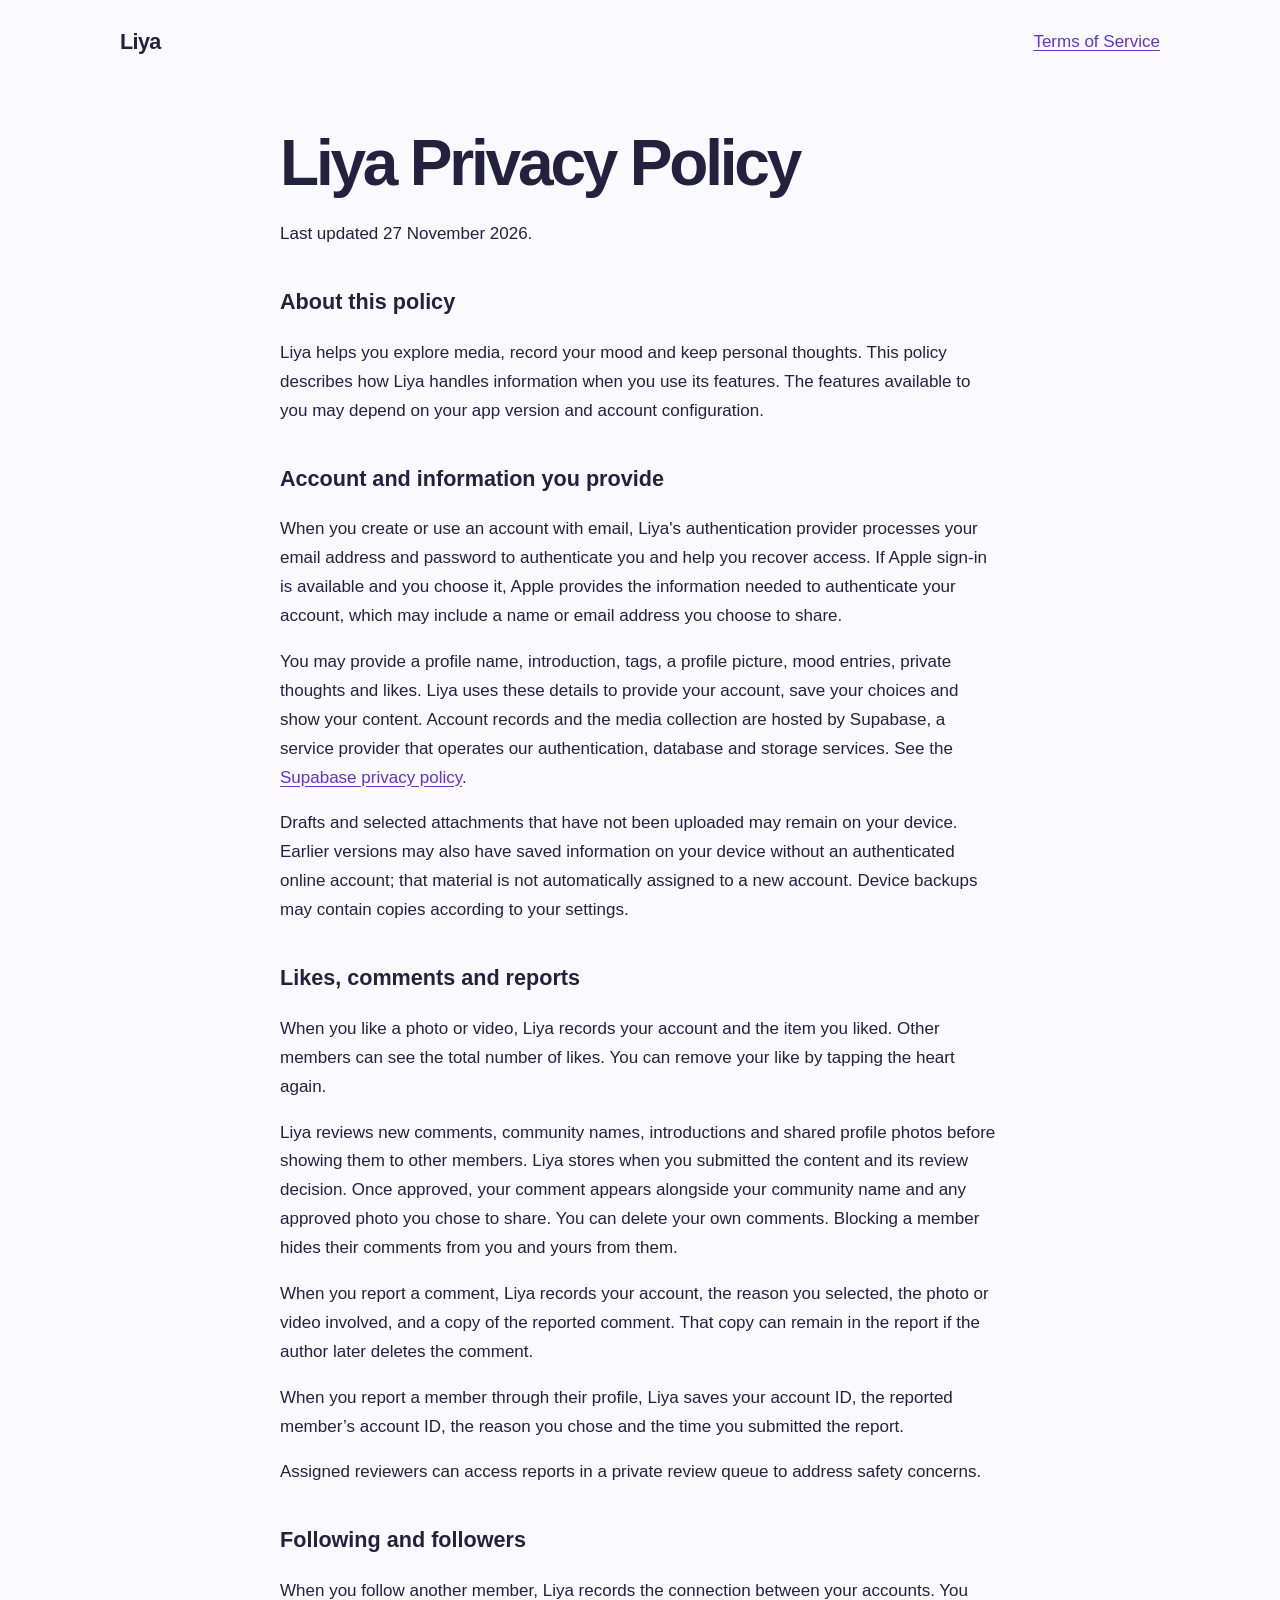
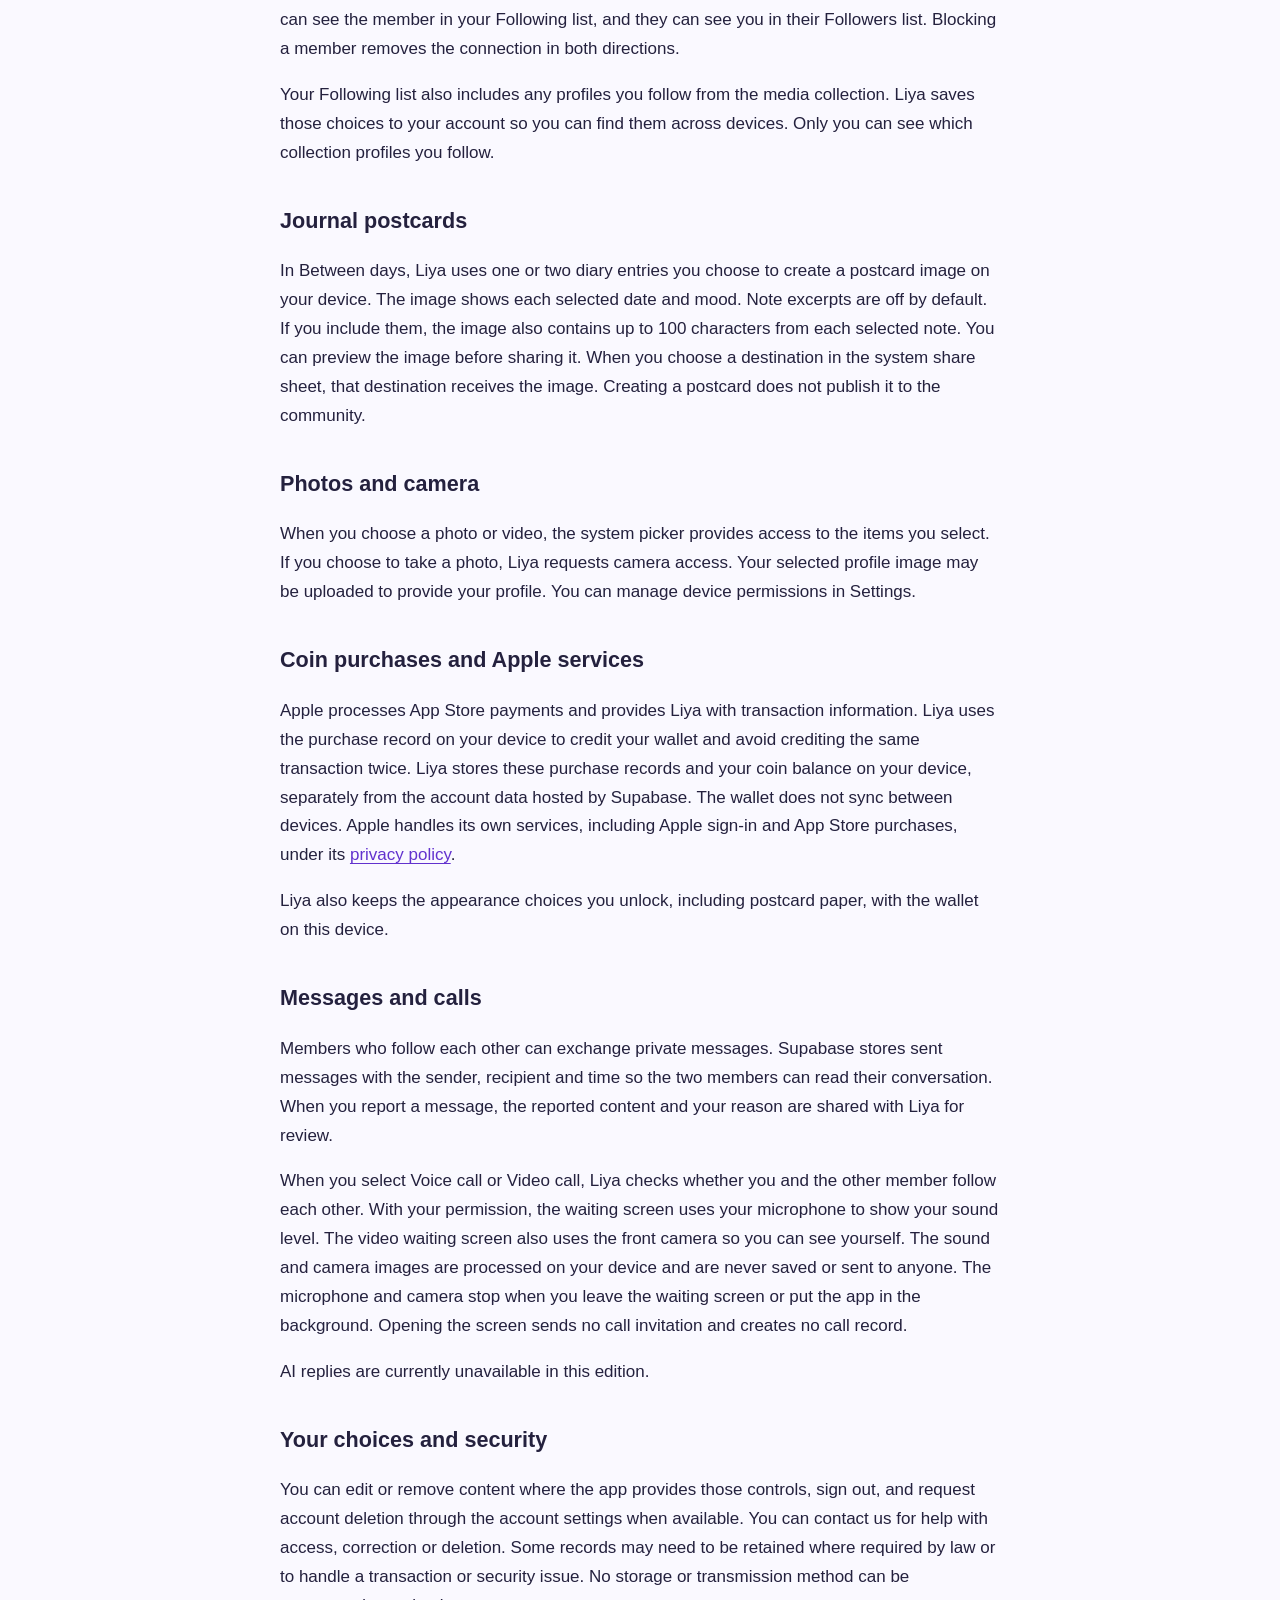
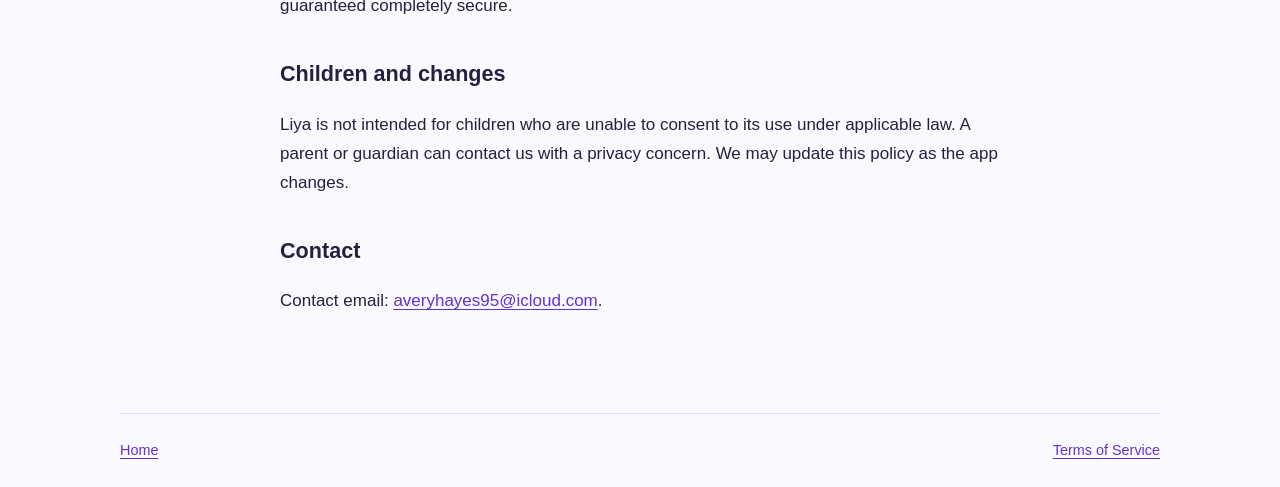
==== commit 50a9d735: "new" ====
--- a/website/privacy/index.html
+++ b/website/privacy/index.html
@@ -1 +1 @@
-<!doctype html><html lang="en"><head><meta charset="utf-8"><meta name="viewport" content="width=device-width,initial-scale=1"><title>Privacy Policy | Liya</title><link rel="stylesheet" href="../style.css"></head><body><header class="wrap"><a class="brand" href="../">Liya</a><nav><a href="../terms/">Terms of Service</a></nav></header><main class="wrap legal"><h1>Liya Privacy Policy</h1><p>Last updated 26 November 2026.</p><h2>About this policy</h2><p>Liya helps you explore media, record your mood and keep personal thoughts. This policy describes how Liya handles information when you use its features. The features available to you may depend on your app version and account configuration.</p><h2>Account and information you provide</h2><p>When you create or use an account with email, Liya&#x27;s authentication provider processes your email address and password to authenticate you and help you recover access. If Apple sign-in is available and you choose it, Apple provides the information needed to authenticate your account, which may include a name or email address you choose to share.</p><p>You may provide a profile name, introduction, tags, a profile picture, mood entries, private thoughts and likes. Liya uses these details to provide your account, save your choices and show your content. Account records and the media collection are hosted by Supabase, a service provider that operates our authentication, database and storage services. See the <a href="https://supabase.com/privacy">Supabase privacy policy</a>.</p><p>Drafts and selected attachments that have not been uploaded may remain on your device. Earlier versions may also have saved information on your device without an authenticated online account; that material is not automatically assigned to a new account. Device backups may contain copies according to your settings.</p><h2>Likes, comments and reports</h2><p>When you like a photo or video, Liya records your account and the item you liked. Other members can see the total number of likes. You can remove your like by tapping the heart again.</p><p>Liya reviews new comments, community names, introductions and shared profile photos before showing them to other members. Liya stores when you submitted the content and its review decision. Once approved, your comment appears alongside your community name and any approved photo you chose to share. You can delete your own comments. Blocking a member hides their comments from you and yours from them.</p><p>When you report a comment, Liya records your account, the reason you selected, the photo or video involved, and a copy of the reported comment. That copy can remain in the report if the author later deletes the comment.</p><p>When you report a member through their profile, Liya saves your account ID, the reported member’s account ID, the reason you chose and the time you submitted the report.</p><p>Assigned reviewers can access reports in a private review queue to address safety concerns.</p><h2>Following and followers</h2><p>When you follow another member, Liya records the connection between your accounts. You can see the member in your Following list, and they can see you in their Followers list. Blocking a member removes the connection in both directions.</p><p>Your Following list also includes any profiles you follow from the media collection. Liya saves those choices to your account so you can find them across devices. Only you can see which collection profiles you follow.</p><h2>Journal postcards</h2><p>In Between days, Liya uses one or two diary entries you choose to create a postcard image on your device. The image shows each selected date and mood. Note excerpts are off by default. If you include them, the image also contains up to 100 characters from each selected note. You can preview the image before sharing it. When you choose a destination in the system share sheet, that destination receives the image. Creating a postcard does not publish it to the community.</p><h2>Photos and camera</h2><p>When you choose a photo or video, the system picker provides access to the items you select. If you choose to take a photo, Liya requests camera access. Your selected profile image may be uploaded to provide your profile. You can manage device permissions in Settings.</p><h2>Coin purchases and Apple services</h2><p>Apple processes App Store payments and provides Liya with transaction information. Liya uses the purchase record on your device to credit your wallet and avoid crediting the same transaction twice. Liya stores these purchase records and your coin balance on your device, separately from the account data hosted by Supabase. The wallet does not sync between devices. Apple handles its own services, including Apple sign-in and App Store purchases, under its <a href="https://www.apple.com/legal/privacy/">privacy policy</a>.</p><p>Liya also keeps the appearance choices you unlock, including postcard paper, with the wallet on this device.</p><h2>Messages and calls</h2><p>Members who follow each other can exchange private messages. Supabase stores sent messages with the sender, recipient and time so the two members can read their conversation. When you report a message, the reported content and your reason are shared with Liya for review.</p><p>When you select Voice call or Video call, Liya checks whether you and the other member follow each other. With your permission, the waiting screen uses your microphone to show your sound level. The video waiting screen also uses the front camera so you can see yourself. The sound and camera images are processed on your device and are never saved or sent to anyone. The microphone and camera stop when you leave the waiting screen or put the app in the background. Opening the screen sends no call invitation and creates no call record.</p><p>AI replies are currently unavailable in this edition.</p><h2>Your choices and security</h2><p>You can edit or remove content where the app provides those controls, sign out, and request account deletion through the account settings when available. You can contact us for help with access, correction or deletion. Some records may need to be retained where required by law or to handle a transaction or security issue. No storage or transmission method can be guaranteed completely secure.</p><h2>Children and changes</h2><p>Liya is not intended for children who are unable to consent to its use under applicable law. A parent or guardian can contact us with a privacy concern. We may update this policy as the app changes.</p><h2>Contact</h2><p>Contact email: <a href="mailto:Liya2026support@liya.vip">Liya2026support@liya.vip</a>.</p></main><footer class="wrap"><a href="../">Home</a><a href="../terms/">Terms of Service</a></footer></body></html>
+<!doctype html><html lang="en"><head><meta charset="utf-8"><meta name="viewport" content="width=device-width,initial-scale=1"><title>Privacy Policy | Liya</title><link rel="stylesheet" href="../style.css"></head><body><header class="wrap"><a class="brand" href="../">Liya</a><nav><a href="../terms/">Terms of Service</a></nav></header><main class="wrap legal"><h1>Liya Privacy Policy</h1><p>Last updated 27 November 2026.</p><h2>About this policy</h2><p>Liya helps you explore media, record your mood and keep personal thoughts. This policy describes how Liya handles information when you use its features. The features available to you may depend on your app version and account configuration.</p><h2>Account and information you provide</h2><p>When you create or use an account with email, Liya&#x27;s authentication provider processes your email address and password to authenticate you and help you recover access. If Apple sign-in is available and you choose it, Apple provides the information needed to authenticate your account, which may include a name or email address you choose to share.</p><p>You may provide a profile name, introduction, tags, a profile picture, mood entries, private thoughts and likes. Liya uses these details to provide your account, save your choices and show your content. Account records and the media collection are hosted by Supabase, a service provider that operates our authentication, database and storage services. See the <a href="https://supabase.com/privacy">Supabase privacy policy</a>.</p><p>Drafts and selected attachments that have not been uploaded may remain on your device. Earlier versions may also have saved information on your device without an authenticated online account; that material is not automatically assigned to a new account. Device backups may contain copies according to your settings.</p><h2>Likes, comments and reports</h2><p>When you like a photo or video, Liya records your account and the item you liked. Other members can see the total number of likes. You can remove your like by tapping the heart again.</p><p>Liya reviews new comments, community names, introductions and shared profile photos before showing them to other members. Liya stores when you submitted the content and its review decision. Once approved, your comment appears alongside your community name and any approved photo you chose to share. You can delete your own comments. Blocking a member hides their comments from you and yours from them.</p><p>When you report a comment, Liya records your account, the reason you selected, the photo or video involved, and a copy of the reported comment. That copy can remain in the report if the author later deletes the comment.</p><p>When you report a member through their profile, Liya saves your account ID, the reported member’s account ID, the reason you chose and the time you submitted the report.</p><p>Assigned reviewers can access reports in a private review queue to address safety concerns.</p><h2>Following and followers</h2><p>When you follow another member, Liya records the connection between your accounts. You can see the member in your Following list, and they can see you in their Followers list. Blocking a member removes the connection in both directions.</p><p>Your Following list also includes any profiles you follow from the media collection. Liya saves those choices to your account so you can find them across devices. Only you can see which collection profiles you follow.</p><h2>Journal postcards</h2><p>In Between days, Liya uses one or two diary entries you choose to create a postcard image on your device. The image shows each selected date and mood. Note excerpts are off by default. If you include them, the image also contains up to 100 characters from each selected note. You can preview the image before sharing it. When you choose a destination in the system share sheet, that destination receives the image. Creating a postcard does not publish it to the community.</p><h2>Photos and camera</h2><p>When you choose a photo or video, the system picker provides access to the items you select. If you choose to take a photo, Liya requests camera access. Your selected profile image may be uploaded to provide your profile. You can manage device permissions in Settings.</p><h2>Coin purchases and Apple services</h2><p>Apple processes App Store payments and provides Liya with transaction information. Liya uses the purchase record on your device to credit your wallet and avoid crediting the same transaction twice. Liya stores these purchase records and your coin balance on your device, separately from the account data hosted by Supabase. The wallet does not sync between devices. Apple handles its own services, including Apple sign-in and App Store purchases, under its <a href="https://www.apple.com/legal/privacy/">privacy policy</a>.</p><p>Liya also keeps the appearance choices you unlock, including postcard paper, with the wallet on this device.</p><h2>Messages and calls</h2><p>Members who follow each other can exchange private messages. Supabase stores sent messages with the sender, recipient and time so the two members can read their conversation. When you report a message, the reported content and your reason are shared with Liya for review.</p><p>When you select Voice call or Video call, Liya checks whether you and the other member follow each other. With your permission, the waiting screen uses your microphone to show your sound level. The video waiting screen also uses the front camera so you can see yourself. The sound and camera images are processed on your device and are never saved or sent to anyone. The microphone and camera stop when you leave the waiting screen or put the app in the background. Opening the screen sends no call invitation and creates no call record.</p><p>AI replies are currently unavailable in this edition.</p><h2>Your choices and security</h2><p>You can edit or remove content where the app provides those controls, sign out, and request account deletion through the account settings when available. You can contact us for help with access, correction or deletion. Some records may need to be retained where required by law or to handle a transaction or security issue. No storage or transmission method can be guaranteed completely secure.</p><h2>Children and changes</h2><p>Liya is not intended for children who are unable to consent to its use under applicable law. A parent or guardian can contact us with a privacy concern. We may update this policy as the app changes.</p><h2>Contact</h2><p>Contact email: <a href="mailto:averyhayes95@icloud.com">averyhayes95@icloud.com</a>.</p></main><footer class="wrap"><a href="../">Home</a><a href="../terms/">Terms of Service</a></footer></body></html>
